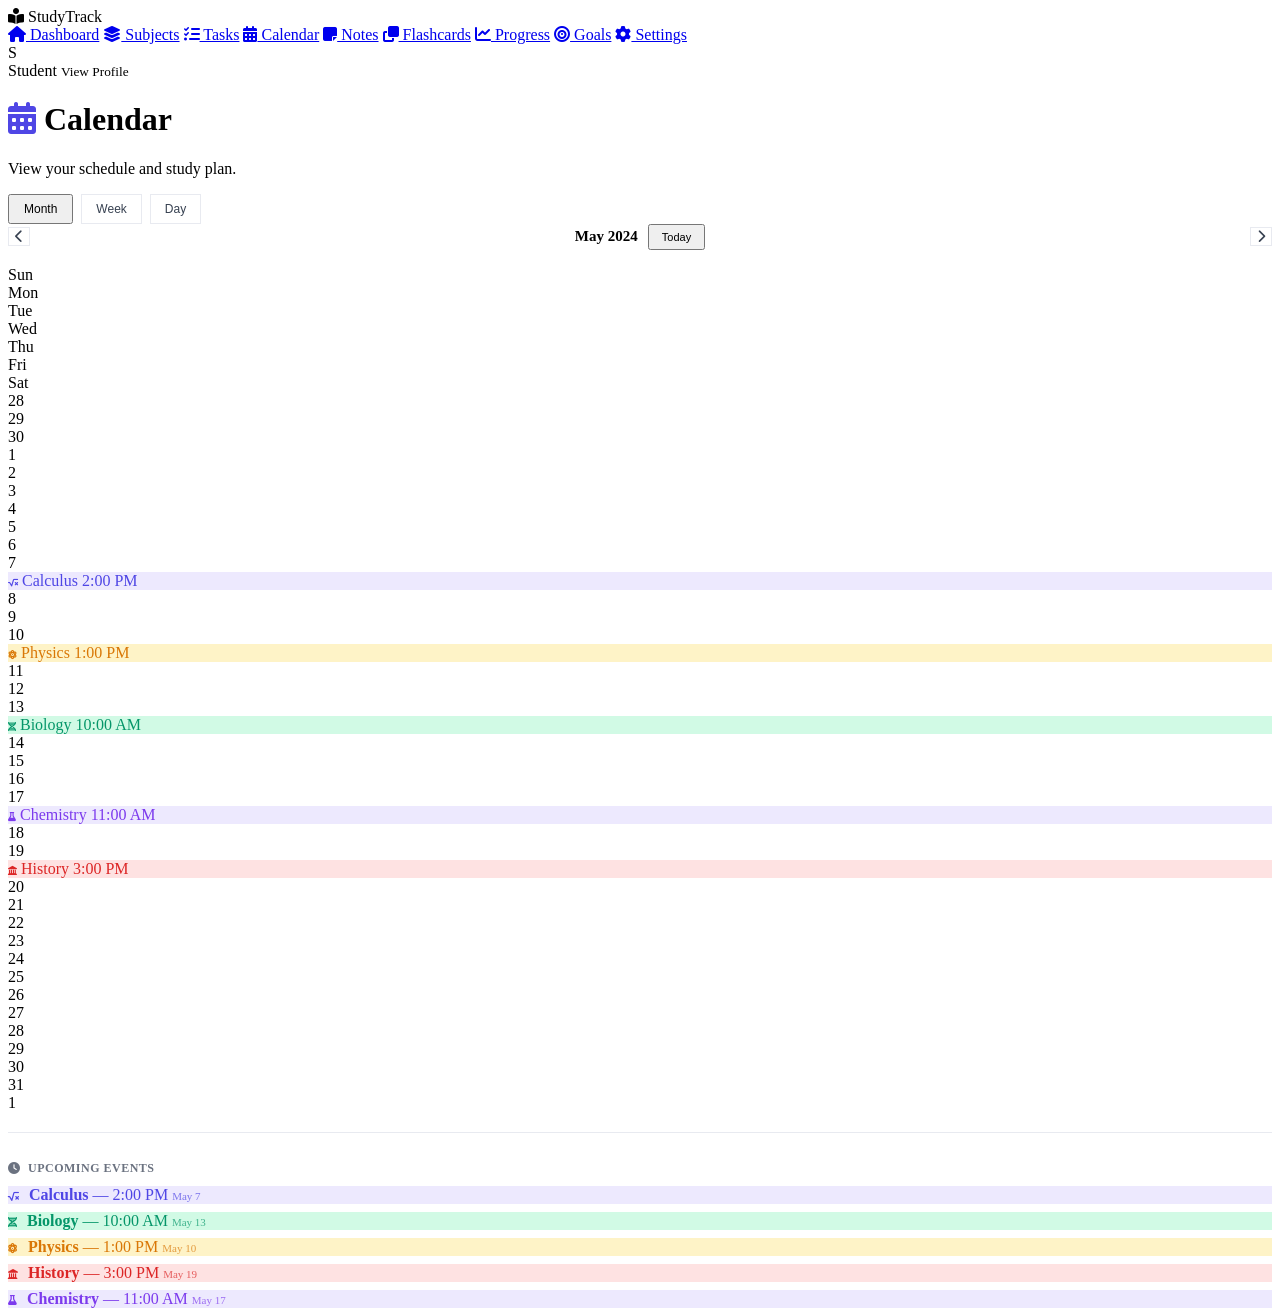
==== calendar.html @ 108eac41 "added some new files" ====
<!DOCTYPE html>
<html lang="en">
<head>
  <meta charset="UTF-8">
  <meta name="viewport" content="width=device-width, initial-scale=1.0">
  <title>Calendar – StudyTrack</title>
  <link rel="stylesheet" href="css/style.css">
  <link rel="stylesheet" href="https://cdnjs.cloudflare.com/ajax/libs/font-awesome/6.5.0/css/all.min.css">
</head>
<body>

<!-- Sidebar -->
<aside class="sidebar">
  <div class="logo">
    <i class="fas fa-book-open-reader"></i>
    <span>StudyTrack</span>
  </div>
  <a class="nav-item" href="index.html"><i class="fas fa-house"></i> Dashboard</a>
  <a class="nav-item" href="subject.html"><i class="fas fa-layer-group"></i> Subjects</a>
  <a class="nav-item" href="tasks.html"><i class="fas fa-list-check"></i> Tasks</a>
  <a class="nav-item active" href="calendar.html"><i class="fas fa-calendar-days"></i> Calendar</a>
  <a class="nav-item" href="notes.html"><i class="fas fa-note-sticky"></i> Notes</a>
  <a class="nav-item" href="flashcards.html"><i class="fas fa-clone"></i> Flashcards</a>
  <a class="nav-item" href="progress.html"><i class="fas fa-chart-line"></i> Progress</a>
  <a class="nav-item" href="goals.html"><i class="fas fa-bullseye"></i> Goals</a>
  <a class="nav-item" href="settings.html"><i class="fas fa-gear"></i> Settings</a>
  <div class="sidebar-bottom">
    <div class="avatar">S</div>
    <div class="avatar-info">
      <span>Student</span>
      <small>View Profile</small>
    </div>
  </div>
</aside>

<!-- Main Content -->
<main class="main">
  <div class="page active" id="page-calendar">

    <!-- Page Header -->
    <div class="page-header">
      <div>
        <h1><i class="fas fa-calendar-days" style="color:#4f46e5;margin-right:8px"></i>Calendar</h1>
        <p>View your schedule and study plan.</p>
      </div>
      <div style="display:flex;gap:8px">
        <button class="btn btn-primary" style="font-size:12px;padding:6px 14px">Month</button>
        <button class="btn" style="border:1px solid #e8eaf0;background:#fff;color:#374151;font-size:12px;padding:6px 14px">Week</button>
        <button class="btn" style="border:1px solid #e8eaf0;background:#fff;color:#374151;font-size:12px;padding:6px 14px">Day</button>
      </div>
    </div>

    <!-- Calendar Card -->
    <div class="card">

      <!-- Month Navigation -->
      <div style="display:flex;justify-content:space-between;align-items:center;margin-bottom:16px">
        <button class="btn" style="border:1px solid #e8eaf0;background:#fff;color:#374151">
          <i class="fas fa-chevron-left"></i>
        </button>
        <div style="display:flex;align-items:center;gap:10px">
          <strong style="font-size:15px">May 2024</strong>
          <button class="btn btn-primary" style="font-size:11px;padding:5px 12px">Today</button>
        </div>
        <button class="btn" style="border:1px solid #e8eaf0;background:#fff;color:#374151">
          <i class="fas fa-chevron-right"></i>
        </button>
      </div>

      <!-- Day Names -->
      <div class="cal-grid">
        <div class="cal-day-name">Sun</div>
        <div class="cal-day-name">Mon</div>
        <div class="cal-day-name">Tue</div>
        <div class="cal-day-name">Wed</div>
        <div class="cal-day-name">Thu</div>
        <div class="cal-day-name">Fri</div>
        <div class="cal-day-name">Sat</div>

        <!-- Week 1: Apr 28 – May 4 -->
        <div class="cal-day muted">28</div>
        <div class="cal-day muted">29</div>
        <div class="cal-day muted">30</div>
        <div class="cal-day">1</div>
        <div class="cal-day">2</div>
        <div class="cal-day">3</div>
        <div class="cal-day">4</div>

        <!-- Week 2: May 5–11 -->
        <div class="cal-day">5</div>
        <div class="cal-day">6</div>
        <div class="cal-day has-event">
          7
          <div class="cal-event-block" style="background:#ede9fe;color:#4f46e5">
            <i class="fas fa-square-root-variable" style="font-size:9px"></i> Calculus 2:00 PM
          </div>
        </div>
        <div class="cal-day">8</div>
        <div class="cal-day">9</div>
        <div class="cal-day has-event">
          10
          <div class="cal-event-block" style="background:#fef3c7;color:#d97706">
            <i class="fas fa-atom" style="font-size:9px"></i> Physics 1:00 PM
          </div>
        </div>
        <div class="cal-day">11</div>

        <!-- Week 3: May 12–18 -->
        <div class="cal-day">12</div>
        <div class="cal-day has-event">
          13
          <div class="cal-event-block" style="background:#d1fae5;color:#059669">
            <i class="fas fa-dna" style="font-size:9px"></i> Biology 10:00 AM
          </div>
        </div>
        <div class="cal-day">14</div>
        <div class="cal-day today">15</div>
        <div class="cal-day">16</div>
        <div class="cal-day has-event">
          17
          <div class="cal-event-block" style="background:#ede9fe;color:#7c3aed">
            <i class="fas fa-flask" style="font-size:9px"></i> Chemistry 11:00 AM
          </div>
        </div>
        <div class="cal-day">18</div>

        <!-- Week 4: May 19–25 -->
        <div class="cal-day has-event">
          19
          <div class="cal-event-block" style="background:#fee2e2;color:#dc2626">
            <i class="fas fa-landmark" style="font-size:9px"></i> History 3:00 PM
          </div>
        </div>
        <div class="cal-day">20</div>
        <div class="cal-day">21</div>
        <div class="cal-day">22</div>
        <div class="cal-day">23</div>
        <div class="cal-day">24</div>
        <div class="cal-day">25</div>

        <!-- Week 5: May 26 – Jun 1 -->
        <div class="cal-day">26</div>
        <div class="cal-day">27</div>
        <div class="cal-day">28</div>
        <div class="cal-day">29</div>
        <div class="cal-day">30</div>
        <div class="cal-day">31</div>
        <div class="cal-day muted">1</div>
      </div>

      <!-- Upcoming Events List -->
      <div style="margin-top:20px;border-top:1px solid #e8eaf0;padding-top:16px">
        <p style="font-size:12px;font-weight:600;color:#6b7280;margin-bottom:10px;text-transform:uppercase;letter-spacing:.5px">
          <i class="fas fa-clock" style="margin-right:4px"></i> Upcoming Events
        </p>
        <div style="display:flex;flex-direction:column;gap:8px">

          <div class="cal-event-chip" style="background:#ede9fe;color:#4f46e5">
            <i class="fas fa-square-root-variable" style="font-size:10px;margin-right:6px"></i>
            <span><strong>Calculus</strong> — 2:00 PM</span>
            <span style="margin-left:auto;font-size:11px;opacity:.7">May 7</span>
          </div>

          <div class="cal-event-chip" style="background:#d1fae5;color:#059669">
            <i class="fas fa-dna" style="font-size:10px;margin-right:6px"></i>
            <span><strong>Biology</strong> — 10:00 AM</span>
            <span style="margin-left:auto;font-size:11px;opacity:.7">May 13</span>
          </div>

          <div class="cal-event-chip" style="background:#fef3c7;color:#d97706">
            <i class="fas fa-atom" style="font-size:10px;margin-right:6px"></i>
            <span><strong>Physics</strong> — 1:00 PM</span>
            <span style="margin-left:auto;font-size:11px;opacity:.7">May 10</span>
          </div>

          <div class="cal-event-chip" style="background:#fee2e2;color:#dc2626">
            <i class="fas fa-landmark" style="font-size:10px;margin-right:6px"></i>
            <span><strong>History</strong> — 3:00 PM</span>
            <span style="margin-left:auto;font-size:11px;opacity:.7">May 19</span>
          </div>

          <div class="cal-event-chip" style="background:#ede9fe;color:#7c3aed">
            <i class="fas fa-flask" style="font-size:10px;margin-right:6px"></i>
            <span><strong>Chemistry</strong> — 11:00 AM</span>
            <span style="margin-left:auto;font-size:11px;opacity:.7">May 17</span>
          </div>

        </div>
      </div>

    </div>
  </div>
</main>

<script src="js/scrpit.js"></script>
</body>
</html>
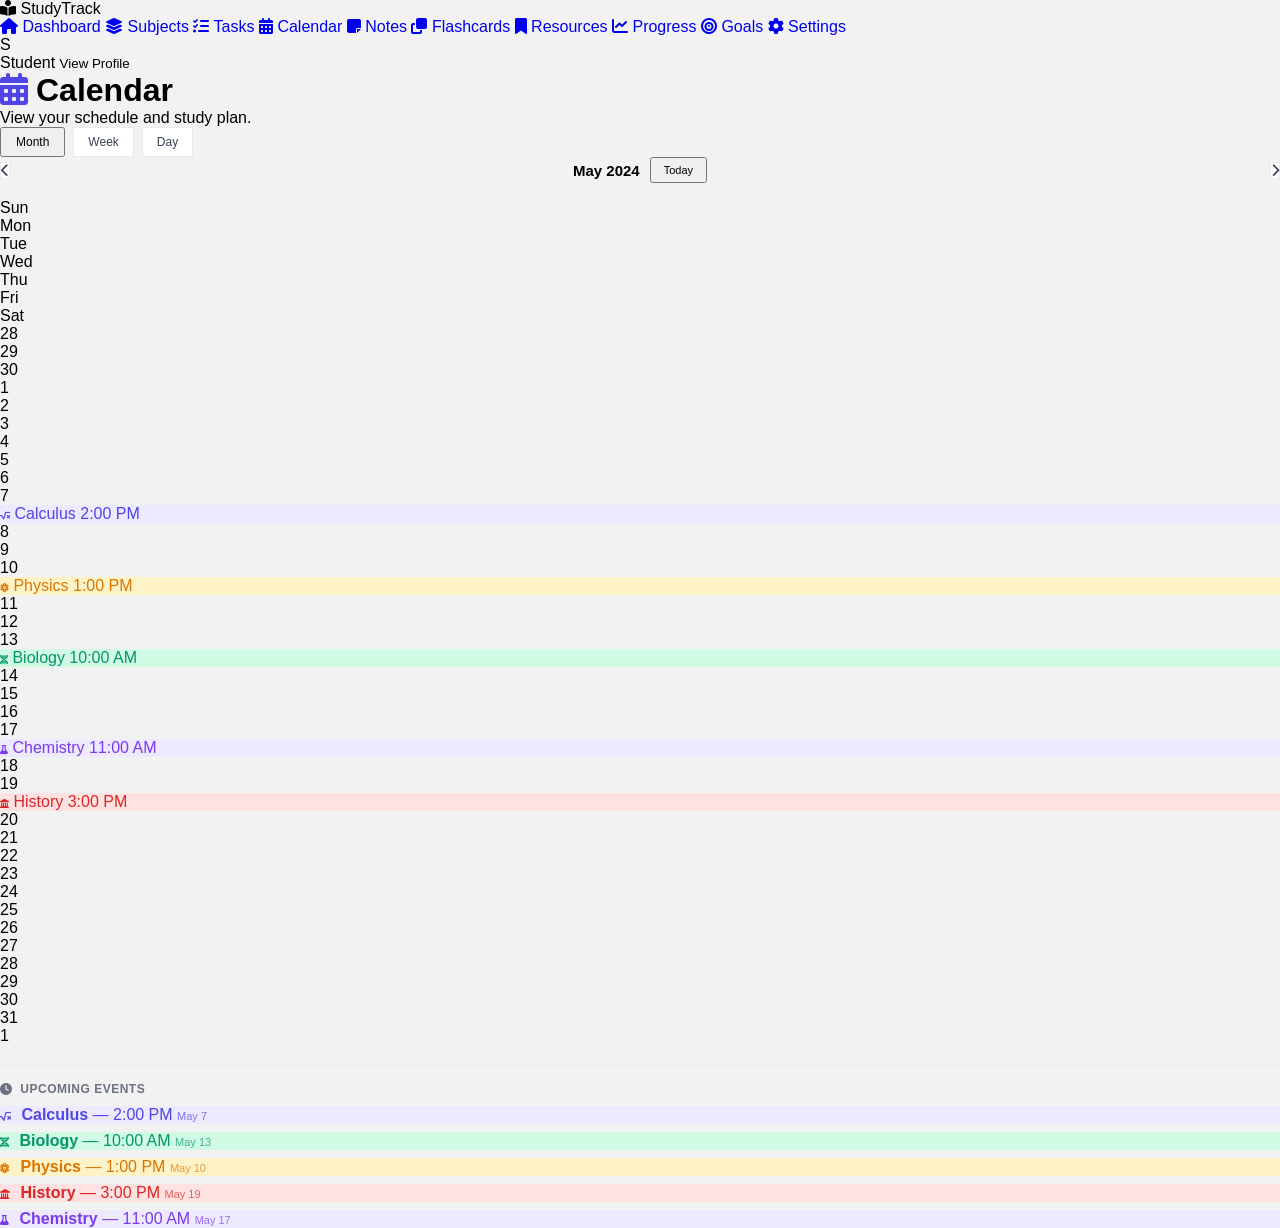
==== commit aa4e1d54: "added some new files" ====
--- a/calendar.html
+++ b/calendar.html
@@ -21,6 +21,7 @@
   <a class="nav-item active" href="calendar.html"><i class="fas fa-calendar-days"></i> Calendar</a>
   <a class="nav-item" href="notes.html"><i class="fas fa-note-sticky"></i> Notes</a>
   <a class="nav-item" href="flashcards.html"><i class="fas fa-clone"></i> Flashcards</a>
+  <a class="nav-item" href="resources.html"><i class="fas fa-bookmark"></i> Resources</a>
   <a class="nav-item" href="progress.html"><i class="fas fa-chart-line"></i> Progress</a>
   <a class="nav-item" href="goals.html"><i class="fas fa-bullseye"></i> Goals</a>
   <a class="nav-item" href="settings.html"><i class="fas fa-gear"></i> Settings</a>
--- a/css/style.css
+++ b/css/style.css
@@ -0,0 +1,11 @@
+*{
+    margin:0;
+    padding: 0;
+    box-sizing: border-box;
+    font-family: sans-serif;
+    text-decoration: none;
+}
+
+body{
+    background: #f2f2f2;
+}
